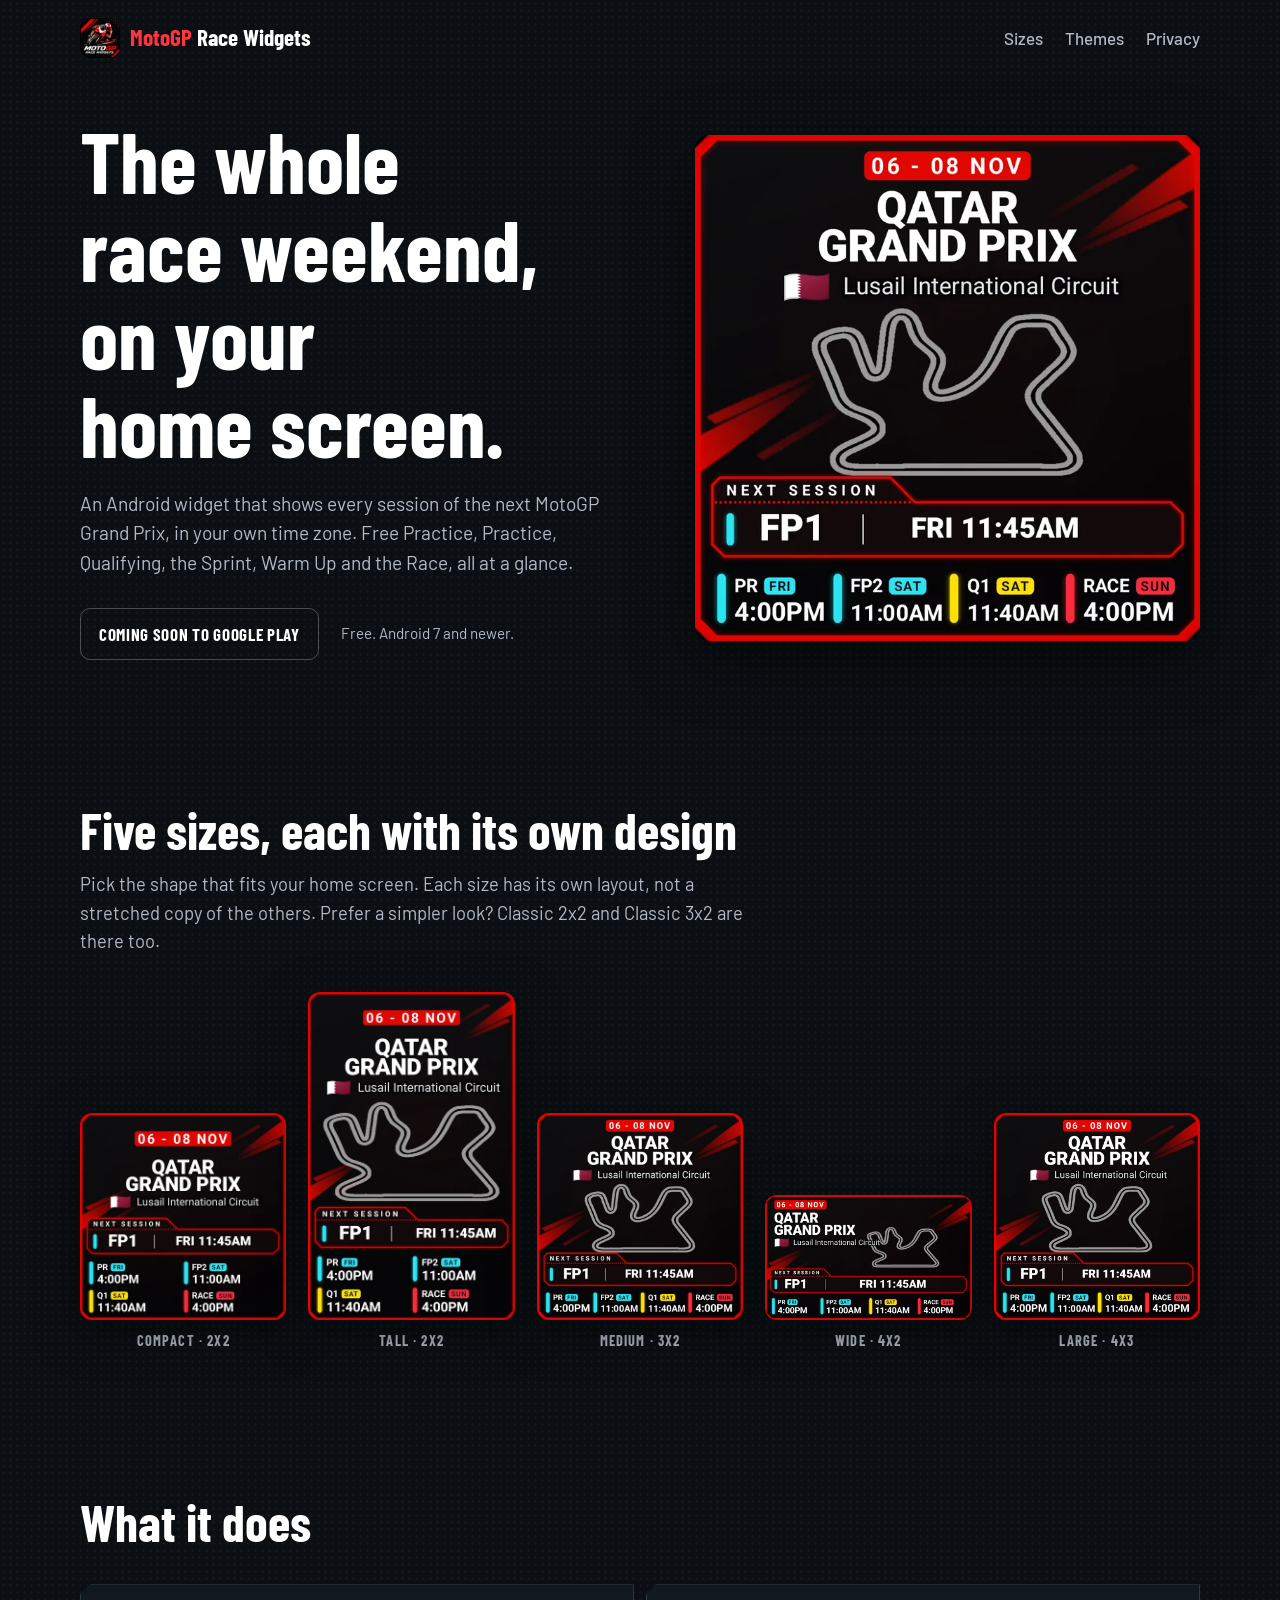
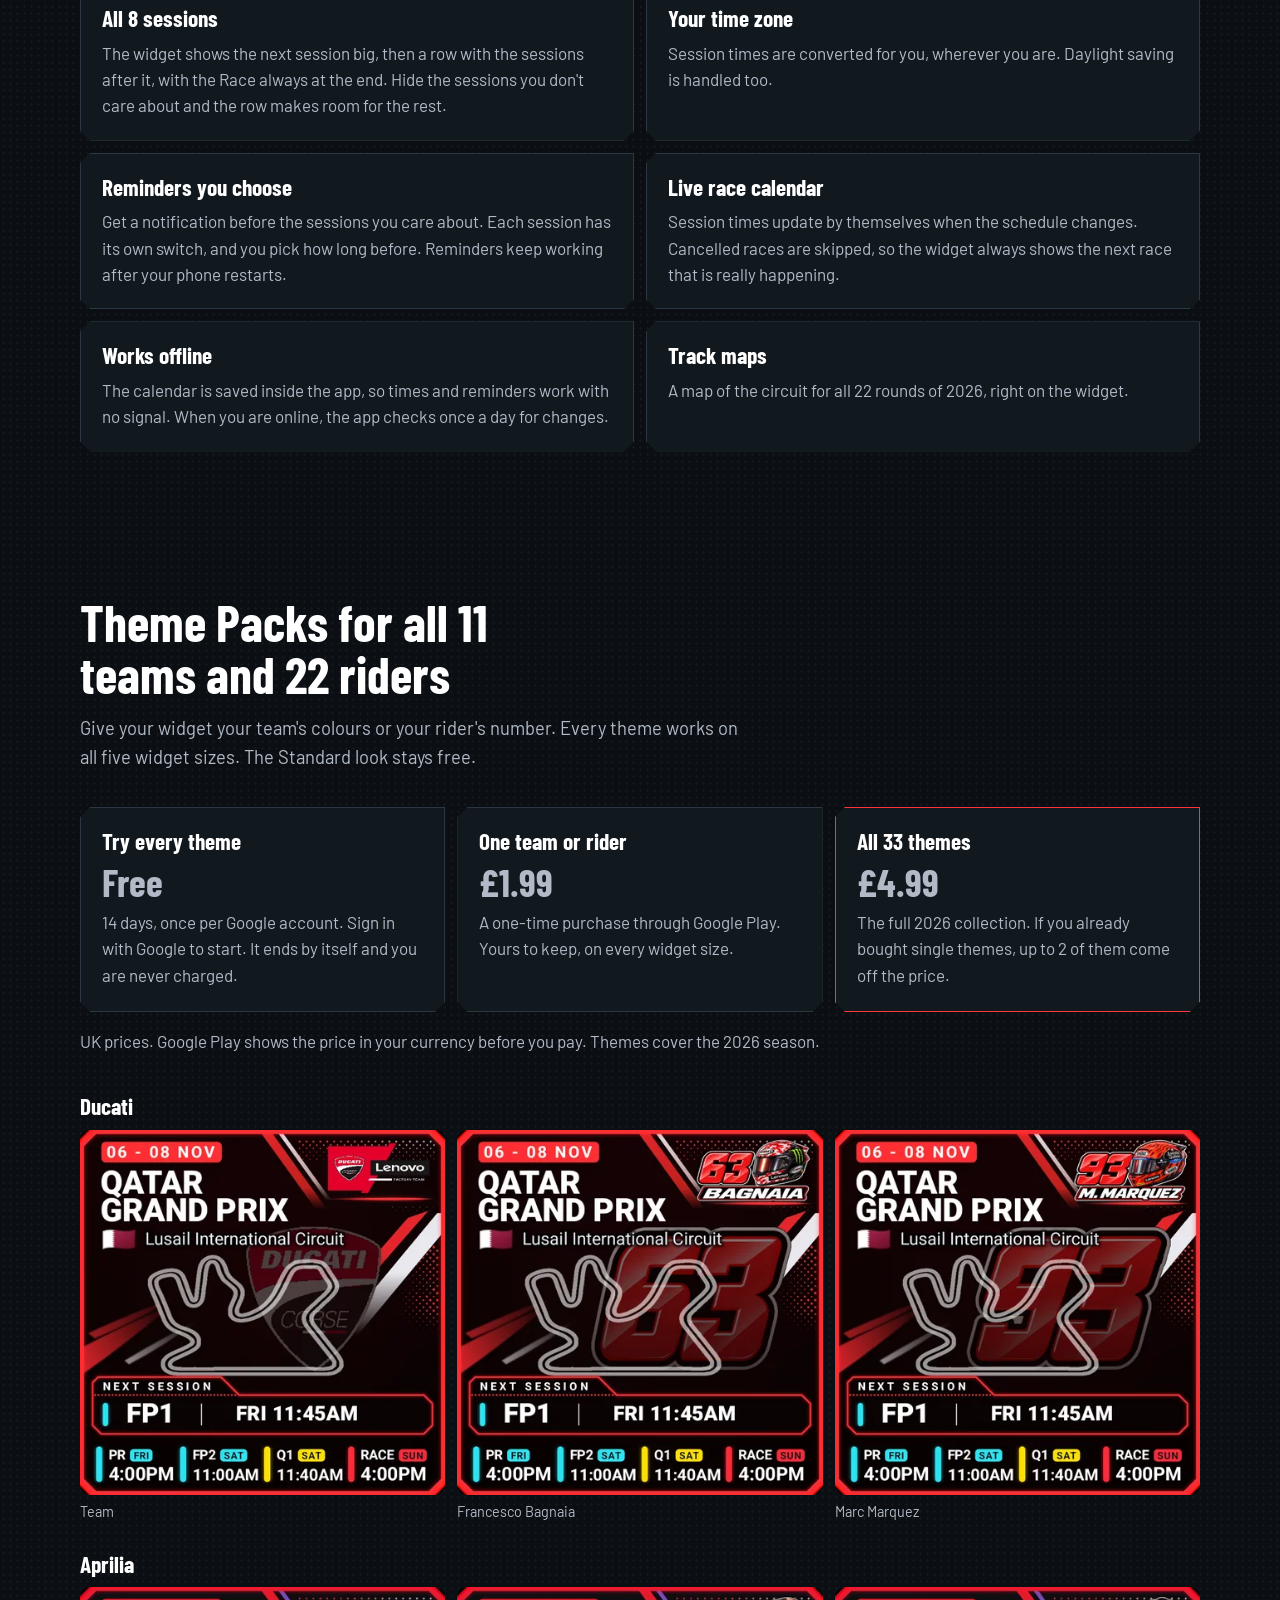
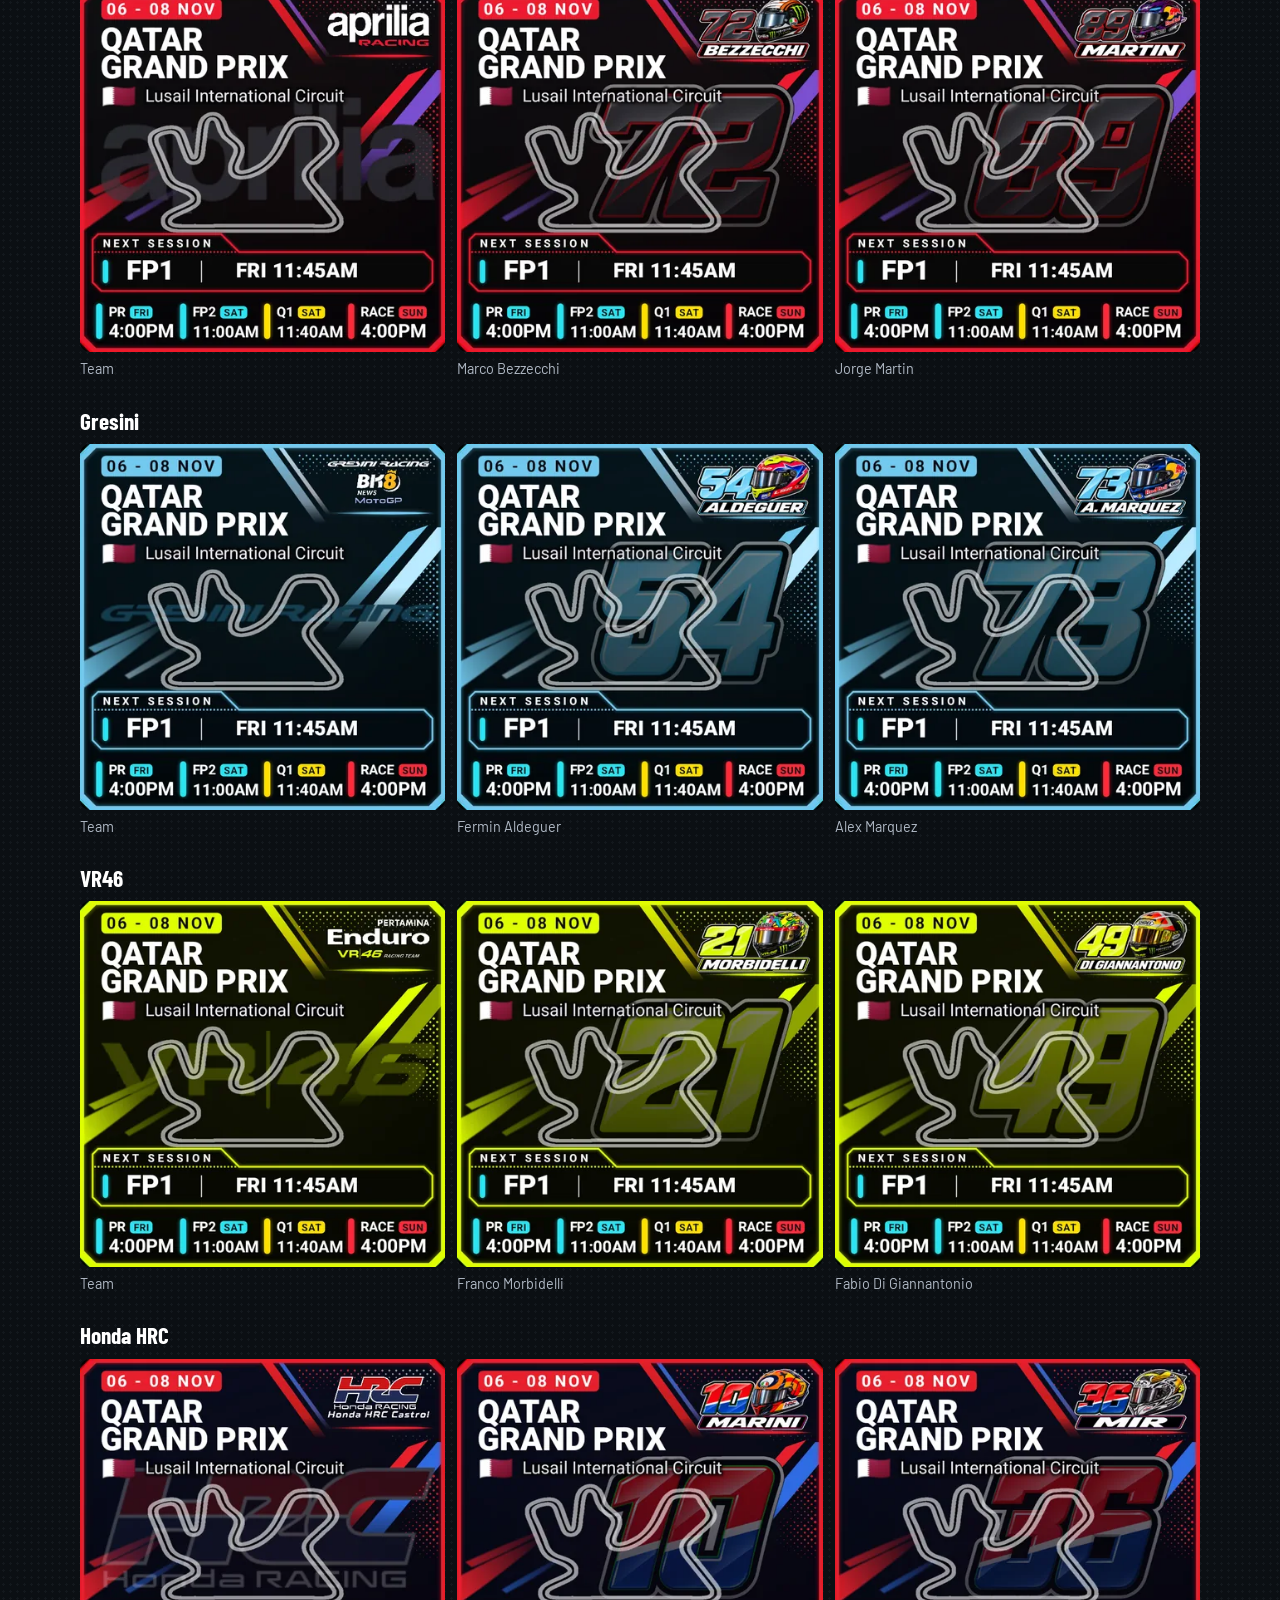
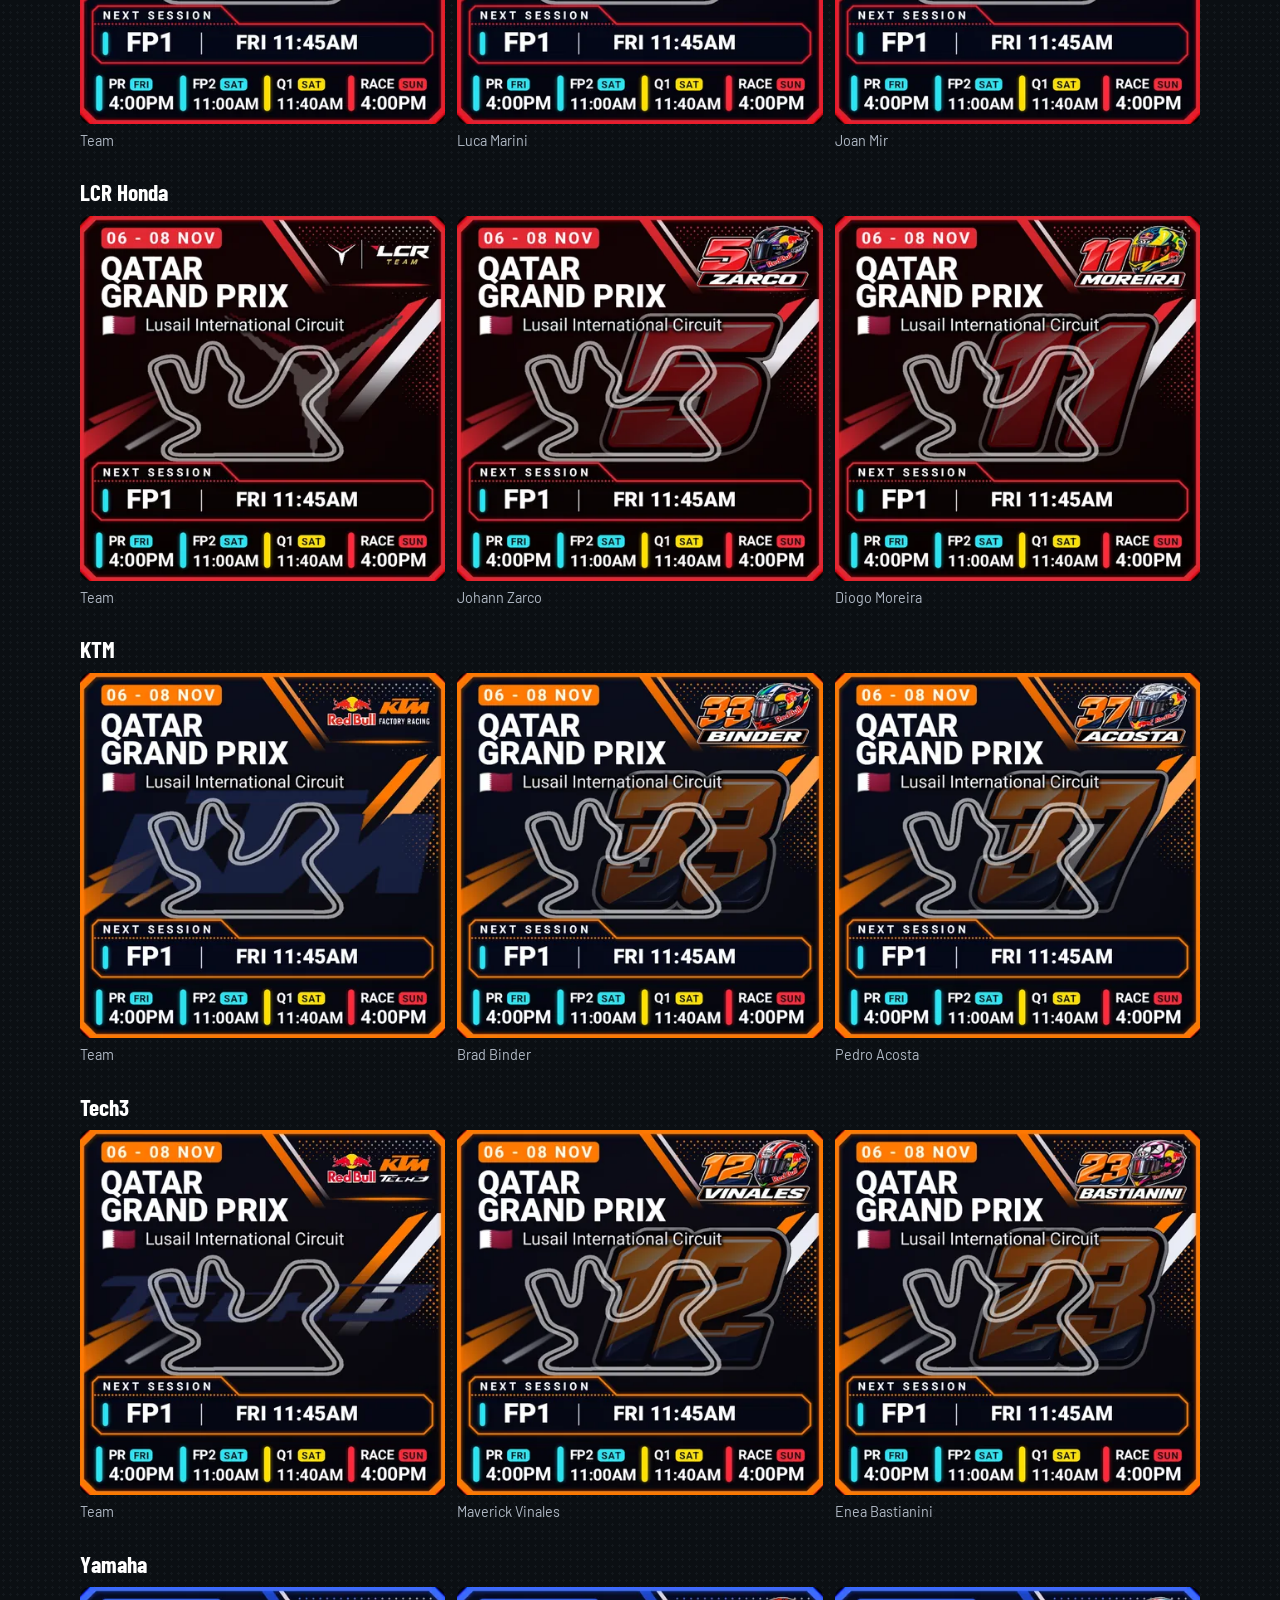
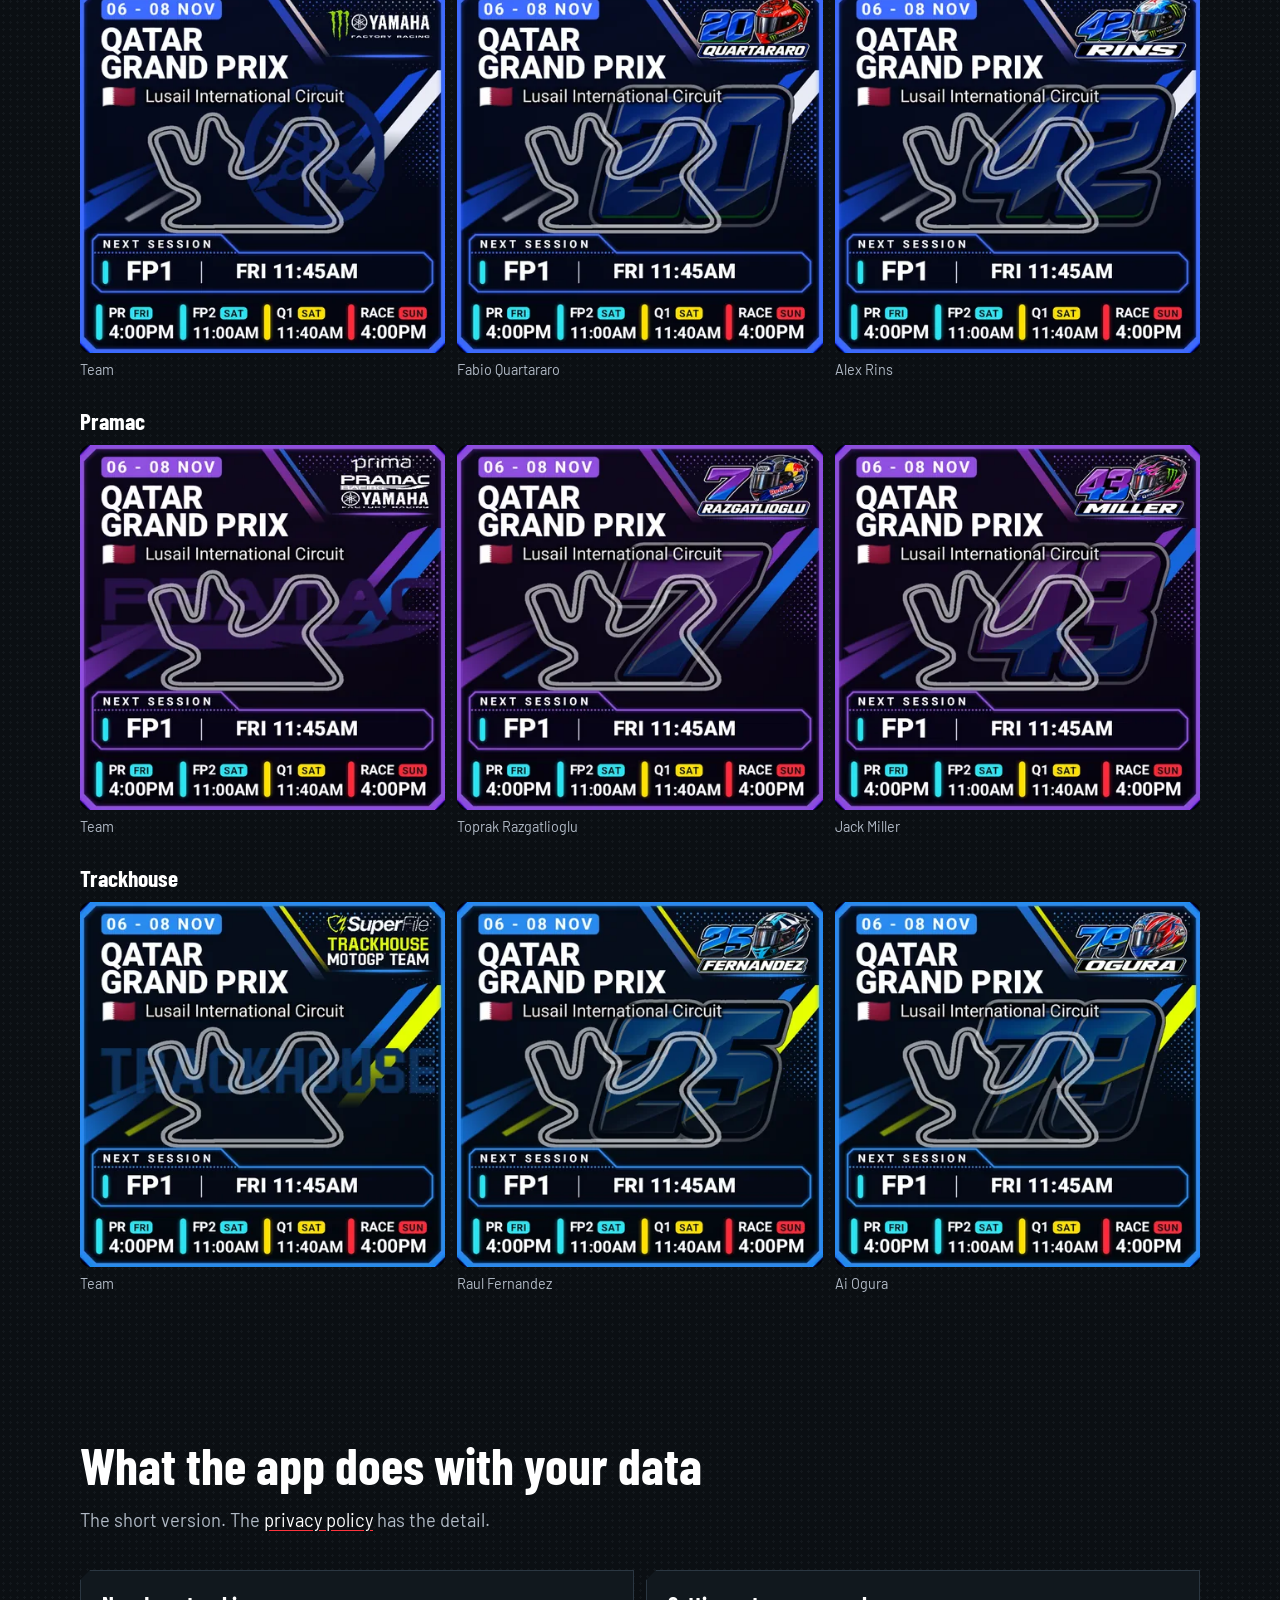
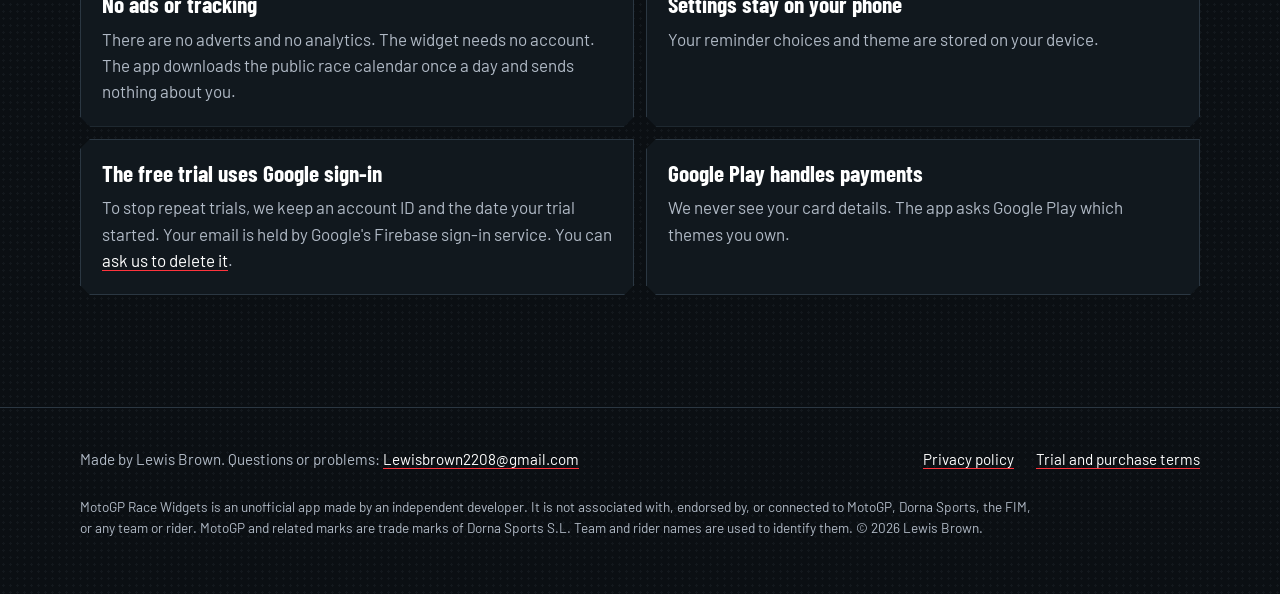
==== motogp/index.html @ 273f3e7f "MotoGP Race Widgets home page /motogp/ now has its own page: what the app does, the five sizes, all " ====
<!DOCTYPE html>
<html lang="en-GB">
<head>
  <meta charset="utf-8">
  <meta name="viewport" content="width=device-width, initial-scale=1">
  <title>MotoGP Race Widgets</title>
  <meta name="description" content="An Android widget that shows every session of the next MotoGP weekend on your home screen, in your own time zone. With reminders and team and rider themes.">
  <meta name="theme-color" content="#0b0f13">
  <link rel="icon" href="assets/favicon.png" type="image/png">
  <link rel="preconnect" href="https://fonts.googleapis.com">
  <link rel="preconnect" href="https://fonts.gstatic.com" crossorigin>
  <link href="https://fonts.googleapis.com/css2?family=Barlow+Condensed:wght@600;700&family=Barlow:wght@400;500;600&display=swap" rel="stylesheet">
  <link rel="stylesheet" href="../styles.css">
  <style>
    .hero-card { width: 100%; max-width: 520px; height: auto; border-radius: 14px; filter: drop-shadow(0 18px 30px rgba(0, 0, 0, .55)); }
    .soon { display: inline-block; padding: 12px 18px; border-radius: 10px; border: 1px solid rgba(255, 255, 255, .25); font-family: var(--display); font-weight: 700; letter-spacing: .04em; text-transform: uppercase; }
    .feature-list { display: grid; grid-template-columns: repeat(2, 1fr); gap: 12px; }
    .feature-list .panel { padding: 22px; display: grid; gap: 8px; align-content: start; }
    .feature-list p { color: var(--telemetry); }
    .teams { display: grid; gap: 28px; }
    .team h3 { margin: 0 0 10px; }
    .team-cards { display: grid; grid-template-columns: repeat(3, 1fr); gap: 12px; }
    .team-cards figure { margin: 0; display: grid; gap: 6px; }
    .team-cards img { width: 100%; height: auto; border-radius: 10px; }
    .team-cards figcaption { font-size: .9rem; color: var(--telemetry); }
    @media (max-width: 720px) {
      .feature-list { grid-template-columns: 1fr; }
      .team-cards { grid-template-columns: 1fr 1fr; }
      .team-cards figure:first-child { grid-column: 1 / -1; }
    }
  </style>
</head>
<body>
  <header class="site-header">
    <div class="wrap">
      <a class="brand" href="./">
        <img src="assets/icon-192.png" alt="" width="40" height="40">
        <span><b>MotoGP</b> Race Widgets</span>
      </a>
      <nav class="site-nav" aria-label="Sections">
        <a href="#sizes">Sizes</a>
        <a href="#themes">Themes</a>
        <a href="#privacy">Privacy</a>
      </nav>
    </div>
  </header>

  <main>
    <section class="hero" aria-labelledby="hero-title">
      <div class="wrap">
        <div>
          <h1 id="hero-title">The whole race weekend, on your home screen.</h1>
          <p class="lede">An Android widget that shows every session of the next MotoGP Grand Prix, in your own time zone. Free Practice, Practice, Qualifying, the Sprint, Warm Up and the Race, all at a glance.</p>
          <div class="actions">
            <span class="soon">Coming soon to Google Play</span>
            <span class="small">Free. Android 7 and newer.</span>
          </div>
        </div>
        <div class="demo">
          <img class="hero-card" src="assets/hero_standard.webp" alt="The free Standard widget showing the Qatar Grand Prix: next session FP1, then Practice, FP2, Q1 and the Race" width="720" height="720">
        </div>
      </div>
    </section>

    <section id="sizes" aria-labelledby="sizes-title">
      <div class="wrap">
        <div class="section-head">
          <h2 id="sizes-title">Five sizes, each with its own design</h2>
          <p>Pick the shape that fits your home screen. Each size has its own layout, not a stretched copy of the others. Prefer a simpler look? Classic 2x2 and Classic 3x2 are there too.</p>
        </div>
        <div class="size-grid">
          <figure class="compact"><img src="assets/sizes/standard_small.webp" alt="Compact 2x2 widget" loading="lazy" width="430" height="430"><figcaption>Compact · 2x2</figcaption></figure>
          <figure class="tall"><img src="assets/sizes/standard_tall.webp" alt="Tall 2x2 widget" loading="lazy" width="430" height="683"><figcaption>Tall · 2x2</figcaption></figure>
          <figure><img src="assets/sizes/standard_medium.webp" alt="Medium 3x2 widget" loading="lazy" width="620" height="620"><figcaption>Medium · 3x2</figcaption></figure>
          <figure><img src="assets/sizes/standard_wide.webp" alt="Wide 4x2 widget" loading="lazy" width="740" height="446"><figcaption>Wide · 4x2</figcaption></figure>
          <figure><img src="assets/sizes/standard_large.webp" alt="Large 4x3 widget" loading="lazy" width="740" height="740"><figcaption>Large · 4x3</figcaption></figure>
        </div>
      </div>
    </section>

    <section aria-labelledby="features-title">
      <div class="wrap">
        <div class="section-head">
          <h2 id="features-title">What it does</h2>
        </div>
        <div class="feature-list">
          <div class="panel"><h3>All 8 sessions</h3><p>The widget shows the next session big, then a row with the sessions after it, with the Race always at the end. Hide the sessions you don't care about and the row makes room for the rest.</p></div>
          <div class="panel"><h3>Your time zone</h3><p>Session times are converted for you, wherever you are. Daylight saving is handled too.</p></div>
          <div class="panel"><h3>Reminders you choose</h3><p>Get a notification before the sessions you care about. Each session has its own switch, and you pick how long before. Reminders keep working after your phone restarts.</p></div>
          <div class="panel"><h3>Live race calendar</h3><p>Session times update by themselves when the schedule changes. Cancelled races are skipped, so the widget always shows the next race that is really happening.</p></div>
          <div class="panel"><h3>Works offline</h3><p>The calendar is saved inside the app, so times and reminders work with no signal. When you are online, the app checks once a day for changes.</p></div>
          <div class="panel"><h3>Track maps</h3><p>A map of the circuit for all 22 rounds of 2026, right on the widget.</p></div>
        </div>
      </div>
    </section>

    <section id="themes" aria-labelledby="themes-title">
      <div class="wrap">
        <div class="section-head">
          <h2 id="themes-title">Theme Packs for all 11 teams and 22 riders</h2>
          <p>Give your widget your team's colours or your rider's number. Every theme works on all five widget sizes. The Standard look stays free.</p>
        </div>

        <div class="offers">
          <div class="offer panel">
            <h3>Try every theme</h3>
            <p class="price">Free</p>
            <p>14 days, once per Google account. Sign in with Google to start. It ends by itself and you are never charged.</p>
          </div>
          <div class="offer panel">
            <h3>One team or rider</h3>
            <p class="price">£1.99</p>
            <p>A one-time purchase through Google Play. Yours to keep, on every widget size.</p>
          </div>
          <div class="offer panel accent">
            <h3>All 33 themes</h3>
            <p class="price">£4.99</p>
            <p>The full 2026 collection. If you already bought single themes, up to 2 of them come off the price.</p>
          </div>
        </div>
        <p class="muted" style="margin-top:16px">UK prices. Google Play shows the price in your currency before you pay. Themes cover the 2026 season.</p>

        <div class="teams" style="margin-top:40px">
          <div class="team"><h3>Ducati</h3><div class="team-cards">
            <figure><img src="assets/themes/ducati.webp" alt="Ducati team theme" loading="lazy" width="440" height="440"><figcaption>Team</figcaption></figure>
            <figure><img src="assets/themes/bagnaia.webp" alt="Francesco Bagnaia rider theme" loading="lazy" width="440" height="440"><figcaption>Francesco Bagnaia</figcaption></figure>
            <figure><img src="assets/themes/marc_marquez.webp" alt="Marc Marquez rider theme" loading="lazy" width="440" height="440"><figcaption>Marc Marquez</figcaption></figure>
          </div></div>
          <div class="team"><h3>Aprilia</h3><div class="team-cards">
            <figure><img src="assets/themes/aprilia.webp" alt="Aprilia team theme" loading="lazy" width="440" height="440"><figcaption>Team</figcaption></figure>
            <figure><img src="assets/themes/bezzecchi.webp" alt="Marco Bezzecchi rider theme" loading="lazy" width="440" height="440"><figcaption>Marco Bezzecchi</figcaption></figure>
            <figure><img src="assets/themes/martin.webp" alt="Jorge Martin rider theme" loading="lazy" width="440" height="440"><figcaption>Jorge Martin</figcaption></figure>
          </div></div>
          <div class="team"><h3>Gresini</h3><div class="team-cards">
            <figure><img src="assets/themes/gresini.webp" alt="Gresini team theme" loading="lazy" width="440" height="440"><figcaption>Team</figcaption></figure>
            <figure><img src="assets/themes/aldeguer.webp" alt="Fermin Aldeguer rider theme" loading="lazy" width="440" height="440"><figcaption>Fermin Aldeguer</figcaption></figure>
            <figure><img src="assets/themes/alex_marquez.webp" alt="Alex Marquez rider theme" loading="lazy" width="440" height="440"><figcaption>Alex Marquez</figcaption></figure>
          </div></div>
          <div class="team"><h3>VR46</h3><div class="team-cards">
            <figure><img src="assets/themes/vr46.webp" alt="VR46 team theme" loading="lazy" width="440" height="440"><figcaption>Team</figcaption></figure>
            <figure><img src="assets/themes/morbidelli.webp" alt="Franco Morbidelli rider theme" loading="lazy" width="440" height="440"><figcaption>Franco Morbidelli</figcaption></figure>
            <figure><img src="assets/themes/di_giannantonio.webp" alt="Fabio Di Giannantonio rider theme" loading="lazy" width="440" height="440"><figcaption>Fabio Di Giannantonio</figcaption></figure>
          </div></div>
          <div class="team"><h3>Honda HRC</h3><div class="team-cards">
            <figure><img src="assets/themes/honda.webp" alt="Honda HRC team theme" loading="lazy" width="440" height="440"><figcaption>Team</figcaption></figure>
            <figure><img src="assets/themes/marini.webp" alt="Luca Marini rider theme" loading="lazy" width="440" height="440"><figcaption>Luca Marini</figcaption></figure>
            <figure><img src="assets/themes/mir.webp" alt="Joan Mir rider theme" loading="lazy" width="440" height="440"><figcaption>Joan Mir</figcaption></figure>
          </div></div>
          <div class="team"><h3>LCR Honda</h3><div class="team-cards">
            <figure><img src="assets/themes/lcr.webp" alt="LCR Honda team theme" loading="lazy" width="440" height="440"><figcaption>Team</figcaption></figure>
            <figure><img src="assets/themes/zarco.webp" alt="Johann Zarco rider theme" loading="lazy" width="440" height="440"><figcaption>Johann Zarco</figcaption></figure>
            <figure><img src="assets/themes/moreira.webp" alt="Diogo Moreira rider theme" loading="lazy" width="440" height="440"><figcaption>Diogo Moreira</figcaption></figure>
          </div></div>
          <div class="team"><h3>KTM</h3><div class="team-cards">
            <figure><img src="assets/themes/ktm.webp" alt="KTM team theme" loading="lazy" width="440" height="440"><figcaption>Team</figcaption></figure>
            <figure><img src="assets/themes/binder.webp" alt="Brad Binder rider theme" loading="lazy" width="440" height="440"><figcaption>Brad Binder</figcaption></figure>
            <figure><img src="assets/themes/acosta.webp" alt="Pedro Acosta rider theme" loading="lazy" width="440" height="440"><figcaption>Pedro Acosta</figcaption></figure>
          </div></div>
          <div class="team"><h3>Tech3</h3><div class="team-cards">
            <figure><img src="assets/themes/tech3.webp" alt="Tech3 team theme" loading="lazy" width="440" height="440"><figcaption>Team</figcaption></figure>
            <figure><img src="assets/themes/vinales.webp" alt="Maverick Vinales rider theme" loading="lazy" width="440" height="440"><figcaption>Maverick Vinales</figcaption></figure>
            <figure><img src="assets/themes/bastianini.webp" alt="Enea Bastianini rider theme" loading="lazy" width="440" height="440"><figcaption>Enea Bastianini</figcaption></figure>
          </div></div>
          <div class="team"><h3>Yamaha</h3><div class="team-cards">
            <figure><img src="assets/themes/yamaha.webp" alt="Yamaha team theme" loading="lazy" width="440" height="440"><figcaption>Team</figcaption></figure>
            <figure><img src="assets/themes/quartararo.webp" alt="Fabio Quartararo rider theme" loading="lazy" width="440" height="440"><figcaption>Fabio Quartararo</figcaption></figure>
            <figure><img src="assets/themes/rins.webp" alt="Alex Rins rider theme" loading="lazy" width="440" height="440"><figcaption>Alex Rins</figcaption></figure>
          </div></div>
          <div class="team"><h3>Pramac</h3><div class="team-cards">
            <figure><img src="assets/themes/pramac.webp" alt="Pramac team theme" loading="lazy" width="440" height="440"><figcaption>Team</figcaption></figure>
            <figure><img src="assets/themes/razgatlioglu.webp" alt="Toprak Razgatlioglu rider theme" loading="lazy" width="440" height="440"><figcaption>Toprak Razgatlioglu</figcaption></figure>
            <figure><img src="assets/themes/miller.webp" alt="Jack Miller rider theme" loading="lazy" width="440" height="440"><figcaption>Jack Miller</figcaption></figure>
          </div></div>
          <div class="team"><h3>Trackhouse</h3><div class="team-cards">
            <figure><img src="assets/themes/trackhouse.webp" alt="Trackhouse team theme" loading="lazy" width="440" height="440"><figcaption>Team</figcaption></figure>
            <figure><img src="assets/themes/fernandez.webp" alt="Raul Fernandez rider theme" loading="lazy" width="440" height="440"><figcaption>Raul Fernandez</figcaption></figure>
            <figure><img src="assets/themes/ogura.webp" alt="Ai Ogura rider theme" loading="lazy" width="440" height="440"><figcaption>Ai Ogura</figcaption></figure>
          </div></div>
        </div>
      </div>
    </section>

    <section id="privacy" aria-labelledby="privacy-title">
      <div class="wrap">
        <div class="section-head">
          <h2 id="privacy-title">What the app does with your data</h2>
          <p>The short version. The <a class="text-link" href="privacy-policy.html">privacy policy</a> has the detail.</p>
        </div>
        <div class="facts">
          <div class="fact panel">
            <h3>No ads or tracking</h3>
            <p>There are no adverts and no analytics. The widget needs no account. The app downloads the public race calendar once a day and sends nothing about you.</p>
          </div>
          <div class="fact panel">
            <h3>Settings stay on your phone</h3>
            <p>Your reminder choices and theme are stored on your device.</p>
          </div>
          <div class="fact panel">
            <h3>The free trial uses Google sign-in</h3>
            <p>To stop repeat trials, we keep an account ID and the date your trial started. Your email is held by Google's Firebase sign-in service. You can <a class="text-link" href="privacy-policy.html#delete">ask us to delete it</a>.</p>
          </div>
          <div class="fact panel">
            <h3>Google Play handles payments</h3>
            <p>We never see your card details. The app asks Google Play which themes you own.</p>
          </div>
        </div>
      </div>
    </section>
  </main>

  <footer class="site-footer">
    <div class="wrap">
      <p>Made by Lewis Brown. Questions or problems: <a class="text-link" href="mailto:Lewisbrown2208@gmail.com">Lewisbrown2208@gmail.com</a></p>
      <nav aria-label="Legal">
        <a class="text-link" href="privacy-policy.html">Privacy policy</a>
        <a class="text-link" href="terms.html">Trial and purchase terms</a>
      </nav>
      <p class="legal">MotoGP Race Widgets is an unofficial app made by an independent developer. It is not associated with, endorsed by, or connected to MotoGP, Dorna Sports, the FIM, or any team or rider. MotoGP and related marks are trade marks of Dorna Sports S.L. Team and rider names are used to identify them. © 2026 Lewis Brown.</p>
    </div>
  </footer>
</body>
</html>
---- styles.css ----
/* F1 Schedule Widgets site. Tokens mirror the Android app (MotorsportPanel, widget colours). */
:root {
  --tarmac: #0b0f13;      /* app backdrop */
  --pit-wall: #11181e;    /* app panel fill */
  --panel-line: #2b3742;  /* app panel outline */
  --kerb: #ff343d;        /* app accent red */
  --kerb-deep: #28141a;   /* app accent panel fill */
  --telemetry: #b1bac6;   /* app muted text */
  --practice: #38bdf8;    /* widget practice label */
  --quali: #fbbf24;       /* widget qualifying label */
  --race: #ef4444;        /* widget race label */
  --white: #ffffff;
  --cut: 10px;
  --display: "Barlow Condensed", "Roboto Condensed", "Arial Narrow", sans-serif;
  --body: "Barlow", "Roboto", system-ui, sans-serif;
  color-scheme: dark;
}

* { box-sizing: border-box; }
html { scroll-behavior: smooth; }
@media (prefers-reduced-motion: reduce) { html { scroll-behavior: auto; } }

body {
  margin: 0;
  background-color: var(--tarmac);
  /* The app's faint carbon grid, drawn once for the whole page. */
  background-image: radial-gradient(rgba(180, 199, 215, .05) 1px, transparent 1.2px);
  background-size: 7px 7px;
  color: var(--white);
  font-family: var(--body);
  font-size: 1.0625rem;
  line-height: 1.55;
}

img { max-width: 100%; display: block; }
a { color: inherit; }
a:focus-visible, button:focus-visible, summary:focus-visible {
  outline: 2px solid var(--quali);
  outline-offset: 3px;
}

h1, h2, h3 {
  font-family: var(--display);
  font-weight: 700;
  line-height: 1.02;
  margin: 0;
  text-wrap: balance;
}
h1 { font-size: clamp(2.8rem, 7vw, 5.4rem); }
h2 { font-size: clamp(2rem, 4.4vw, 3.2rem); }
h3 { font-size: 1.45rem; line-height: 1.1; }
p { margin: 0; }
.muted { color: var(--telemetry); }

.wrap { width: min(1120px, 100% - 32px); margin-inline: auto; }

/* Cut-corner panel, same geometry as the app: top-left, bottom-left and bottom-right clipped. */
.panel {
  position: relative;
  background: var(--pit-wall);
  clip-path: polygon(var(--cut) 0, 100% 0, 100% calc(100% - var(--cut)), calc(100% - var(--cut)) 100%, var(--cut) 100%, 0 calc(100% - var(--cut)), 0 var(--cut));
}
.panel::before {
  content: "";
  position: absolute;
  inset: 0;
  background: var(--panel-line);
  clip-path: inherit;
  -webkit-mask: linear-gradient(#000 0 0) content-box, linear-gradient(#000 0 0);
  -webkit-mask-composite: xor;
  mask-composite: exclude;
  padding: 1px;
  pointer-events: none;
}
.panel.accent::before { background: var(--kerb); }

/* Buttons */
.button {
  display: inline-flex;
  align-items: center;
  gap: .6rem;
  min-height: 52px;
  padding: .7rem 1.4rem;
  font-family: var(--display);
  font-weight: 600;
  font-size: 1.25rem;
  text-decoration: none;
  color: var(--white);
  background: var(--kerb);
  border: 0;
  cursor: pointer;
  clip-path: polygon(var(--cut) 0, 100% 0, 100% calc(100% - var(--cut)), calc(100% - var(--cut)) 100%, var(--cut) 100%, 0 calc(100% - var(--cut)), 0 var(--cut));
  transition: background-color .15s;
}
.button:hover { background: #ff5a61; }
.button svg { width: 22px; height: 22px; flex: none; }
.text-link { color: var(--white); text-underline-offset: 3px; text-decoration-color: var(--kerb); }
.text-link:hover { text-decoration-thickness: 2px; }

/* Header */
.site-header { padding-block: 18px; }
.site-header .wrap { display: flex; align-items: center; justify-content: space-between; gap: 16px; }
.brand { display: flex; align-items: center; gap: 10px; text-decoration: none; }
.brand img { width: 40px; height: 40px; border-radius: 10px; }
.brand span { font-family: var(--display); font-weight: 700; font-size: 1.45rem; line-height: 1; }
.brand b { color: var(--kerb); }
.site-nav { display: flex; gap: 22px; font-weight: 500; }
.site-nav a { text-decoration: none; color: var(--telemetry); }
.site-nav a:hover { color: var(--white); }
@media (max-width: 720px) { .site-nav { display: none; } }

/* Hero */
.hero { padding-block: 40px 72px; }
.hero .wrap { display: grid; grid-template-columns: 1.05fr .95fr; gap: 56px; align-items: center; }
.hero h1 { max-width: 13ch; }
.hero .lede { margin-top: 20px; max-width: 34rem; font-size: 1.2rem; color: var(--telemetry); }
.hero .actions { margin-top: 30px; display: flex; flex-wrap: wrap; align-items: center; gap: 14px 22px; }
.hero .small { font-size: .95rem; color: var(--telemetry); }
@media (max-width: 880px) {
  .hero .wrap { grid-template-columns: 1fr; gap: 40px; }
}

/* Hero: the app's own card stack. The front card is the chosen theme; the two behind peek out, tilted. */
.demo { display: grid; justify-items: center; gap: 18px; width: 100%; }
.demo-caption { font-size: .95rem; color: var(--telemetry); text-align: center; max-width: 32rem; }
.stack {
  position: relative; width: min(100%, 480px); aspect-ratio: 1000 / 810;
  perspective: 1200px;
}
.stack img {
  position: absolute; inset: 0; margin: auto; width: 84%; height: auto;
  border-radius: 14px; transition: transform .6s ease, opacity .6s ease;
  filter: drop-shadow(0 18px 30px rgba(0, 0, 0, .55));
}
.stack img.behind-left { transform: translateX(-26%) rotate(-7deg) scale(.78); opacity: .5; z-index: 1; }
.stack img.front { transform: none; opacity: 1; z-index: 3; }
.stack img.behind-right { transform: translateX(26%) rotate(7deg) scale(.78); opacity: .5; z-index: 2; }
.stack-name {
  font-family: var(--display); font-weight: 700; letter-spacing: .12em; text-transform: uppercase;
  color: var(--telemetry); font-size: .95rem;
}
@media (prefers-reduced-motion: reduce) { .stack img { transition: none; } }

/* Every widget size, each drawn at its real shape. */
.size-grid { display: grid; grid-template-columns: repeat(auto-fit, minmax(190px, 1fr)); gap: 22px; align-items: end; }
.size-grid figure { margin: 0; display: grid; gap: 10px; justify-items: center; }
.size-grid img { width: 100%; height: auto; border-radius: 12px; filter: drop-shadow(0 12px 22px rgba(0, 0, 0, .5)); }
.size-grid figcaption { font-family: var(--display); font-weight: 700; letter-spacing: .08em; text-transform: uppercase; font-size: .9rem; color: var(--telemetry); }
.size-grid .tall img, .size-grid .compact img { width: min(100%, 210px); }

.theme-picker { display: flex; flex-wrap: wrap; justify-content: center; gap: 8px; }
.theme-picker button {
  font: 600 1rem var(--display);
  color: var(--telemetry);
  background: var(--pit-wall);
  border: 1px solid var(--panel-line);
  padding: .45rem .8rem;
  min-height: 40px;
  cursor: pointer;
  border-radius: 0;
}
.theme-picker button:hover { color: var(--white); }
.theme-picker button[aria-pressed="true"] { color: var(--white); border-color: var(--chip, var(--kerb)); box-shadow: inset 0 -3px 0 var(--chip, var(--kerb)); }

/* Sections */
section { padding-block: 72px; }
.section-head { display: grid; gap: 14px; max-width: 42rem; margin-bottom: 36px; }
.section-head p { color: var(--telemetry); font-size: 1.15rem; }

/* Weekend timeline: the real session order, so it earns its sequence. */
.timeline {
  list-style: none; margin: 0; padding: 0;
  display: grid; grid-template-columns: repeat(5, 1fr); gap: 10px;
}
.timeline li { padding: 18px 16px 20px; border-top: 3px solid var(--tone); }
.timeline .kind { font-family: var(--display); font-weight: 700; font-size: 1.3rem; color: var(--tone); }
.timeline time { display: block; margin-top: 10px; font-size: 1.05rem; }
.timeline .until { display: block; margin-top: 4px; font-size: .9rem; color: var(--telemetry); }
.timeline li.done { opacity: .45; }
.timeline li.next { background: var(--kerb-deep); }
.timeline .fp { --tone: var(--practice); }
.timeline .q { --tone: var(--quali); }
.timeline .r { --tone: var(--race); }
.timeline .s { --tone: #34d399; }
@media (max-width: 820px) { .timeline { grid-template-columns: 1fr; } .timeline li { display: grid; grid-template-columns: 8.5rem 1fr; align-items: baseline; padding: 12px 14px; border-top: 0; border-left: 3px solid var(--tone); } .timeline time { margin: 0; } .timeline .until { grid-column: 2; margin: 0; } }

/* Feature rows with a phone screenshot */
.feature { display: grid; grid-template-columns: 1fr 1fr; gap: 56px; align-items: center; }
.feature.flip .phone { order: -1; }
.feature ul { margin: 22px 0 0; padding: 0; list-style: none; display: grid; gap: 12px; }
.feature li { padding-left: 22px; position: relative; color: var(--telemetry); }
.feature li::before { content: ""; position: absolute; left: 0; top: .55em; width: 10px; height: 3px; background: var(--kerb); }
.feature li b { color: var(--white); font-weight: 600; }
.phone {
  justify-self: center;
  width: min(300px, 80vw);
  padding: 10px;
  border-radius: 38px;
  background: #1b2229;
  box-shadow: 0 0 0 1px #2e3943, 0 30px 70px rgba(0, 0, 0, .6);
}
.phone img { border-radius: 29px; width: 100%; height: auto; }
.phones { display: flex; gap: 18px; justify-content: center; }
.phones .phone { width: min(250px, 42vw); }
.phones .phone:nth-child(2) { margin-top: 48px; }
@media (max-width: 880px) {
  .feature { grid-template-columns: 1fr; gap: 36px; }
  .feature.flip .phone { order: 0; }
}

/* Theme wall */
.art-wall {
  display: grid;
  grid-template-columns: repeat(auto-fill, minmax(110px, 1fr));
  gap: 8px;
}
.art-wall figure { cursor: pointer; margin: 0; padding: 12px 8px 10px; display: grid; gap: 6px; justify-items: center; border-bottom: 2px solid var(--team); background: var(--pit-wall); }
.art-wall img { height: 56px; width: 100%; object-fit: contain; }
.art-wall figure:hover { outline: 2px solid var(--team); }
.art-wall figcaption { font-family: var(--display); font-weight: 600; font-size: 1.02rem; }
.offers { margin-top: 32px; display: grid; grid-template-columns: repeat(3, 1fr); gap: 12px; }
.offer { padding: 22px 22px 24px; display: grid; gap: 8px; align-content: start; }
.offer .price { font-family: var(--display); font-weight: 700; font-size: 2.4rem; line-height: 1; }
.offer p { color: var(--telemetry); }
@media (max-width: 820px) { .offers { grid-template-columns: 1fr; } }

/* Calendar */
.calendar { display: grid; grid-template-columns: repeat(auto-fill, minmax(250px, 1fr)); gap: 0 28px; margin: 0; padding: 0; list-style: none; }
.calendar li { display: grid; grid-template-columns: 2.2rem 1fr auto; gap: 10px; align-items: baseline; padding: 11px 0; border-bottom: 1px solid var(--panel-line); }
.calendar .round { font-family: var(--display); font-weight: 700; color: var(--telemetry); }
.calendar .name { font-weight: 500; }
.calendar .sprint { font-size: .8rem; color: #34d399; margin-left: 6px; }
.calendar time { color: var(--telemetry); font-size: .95rem; white-space: nowrap; }
.calendar li.past { opacity: .45; }
.calendar li.upcoming .name { color: var(--kerb); }

/* Privacy summary and FAQ */
.facts { display: grid; grid-template-columns: repeat(2, 1fr); gap: 12px; }
.fact { padding: 22px; display: grid; gap: 8px; align-content: start; }
.fact p { color: var(--telemetry); }
@media (max-width: 720px) { .facts { grid-template-columns: 1fr; } }

.faq { display: grid; gap: 8px; max-width: 48rem; }
.faq details { background: var(--pit-wall); border-left: 3px solid var(--panel-line); }
.faq details[open] { border-left-color: var(--kerb); }
.faq summary { cursor: pointer; padding: 16px 18px; font-family: var(--display); font-weight: 600; font-size: 1.3rem; list-style: none; }
.faq summary::-webkit-details-marker { display: none; }
.faq summary::after { content: "+"; float: right; color: var(--telemetry); }
.faq details[open] summary::after { content: "–"; }
.faq details p { padding: 0 18px 18px; color: var(--telemetry); }

/* Footer */
.site-footer { margin-top: 40px; padding-block: 40px 56px; border-top: 1px solid var(--panel-line); color: var(--telemetry); font-size: .95rem; }
.site-footer .wrap { display: grid; grid-template-columns: 1fr auto; gap: 24px; }
.site-footer nav { display: flex; flex-wrap: wrap; gap: 8px 22px; }
.site-footer .legal { grid-column: 1 / -1; font-size: .85rem; max-width: 60rem; }
@media (max-width: 720px) { .site-footer .wrap { grid-template-columns: 1fr; } }

/* Legal pages */
.doc { padding-block: 32px 40px; }
.doc .wrap { max-width: 46rem; }
.doc h1 { font-size: clamp(2.6rem, 6vw, 4rem); }
.doc .updated { margin-top: 12px; color: var(--telemetry); }
.doc .summary { margin-top: 28px; padding: 22px 24px; }
.doc .summary ul { margin: 10px 0 0; padding-left: 1.2rem; color: var(--telemetry); }
.doc h2 { font-size: 1.9rem; margin-top: 44px; }
.doc h3 { margin-top: 24px; }
.doc p, .doc ul, .doc table { margin-top: 12px; }
.doc p, .doc li { color: #d5dbe2; }
.doc li + li { margin-top: 6px; }
.doc table { width: 100%; border-collapse: collapse; font-size: .98rem; }
.doc th, .doc td { text-align: left; vertical-align: top; padding: 10px 12px 10px 0; border-bottom: 1px solid var(--panel-line); }
.doc th { font-family: var(--display); font-weight: 600; font-size: 1.1rem; }
.table-scroll { overflow-x: auto; }
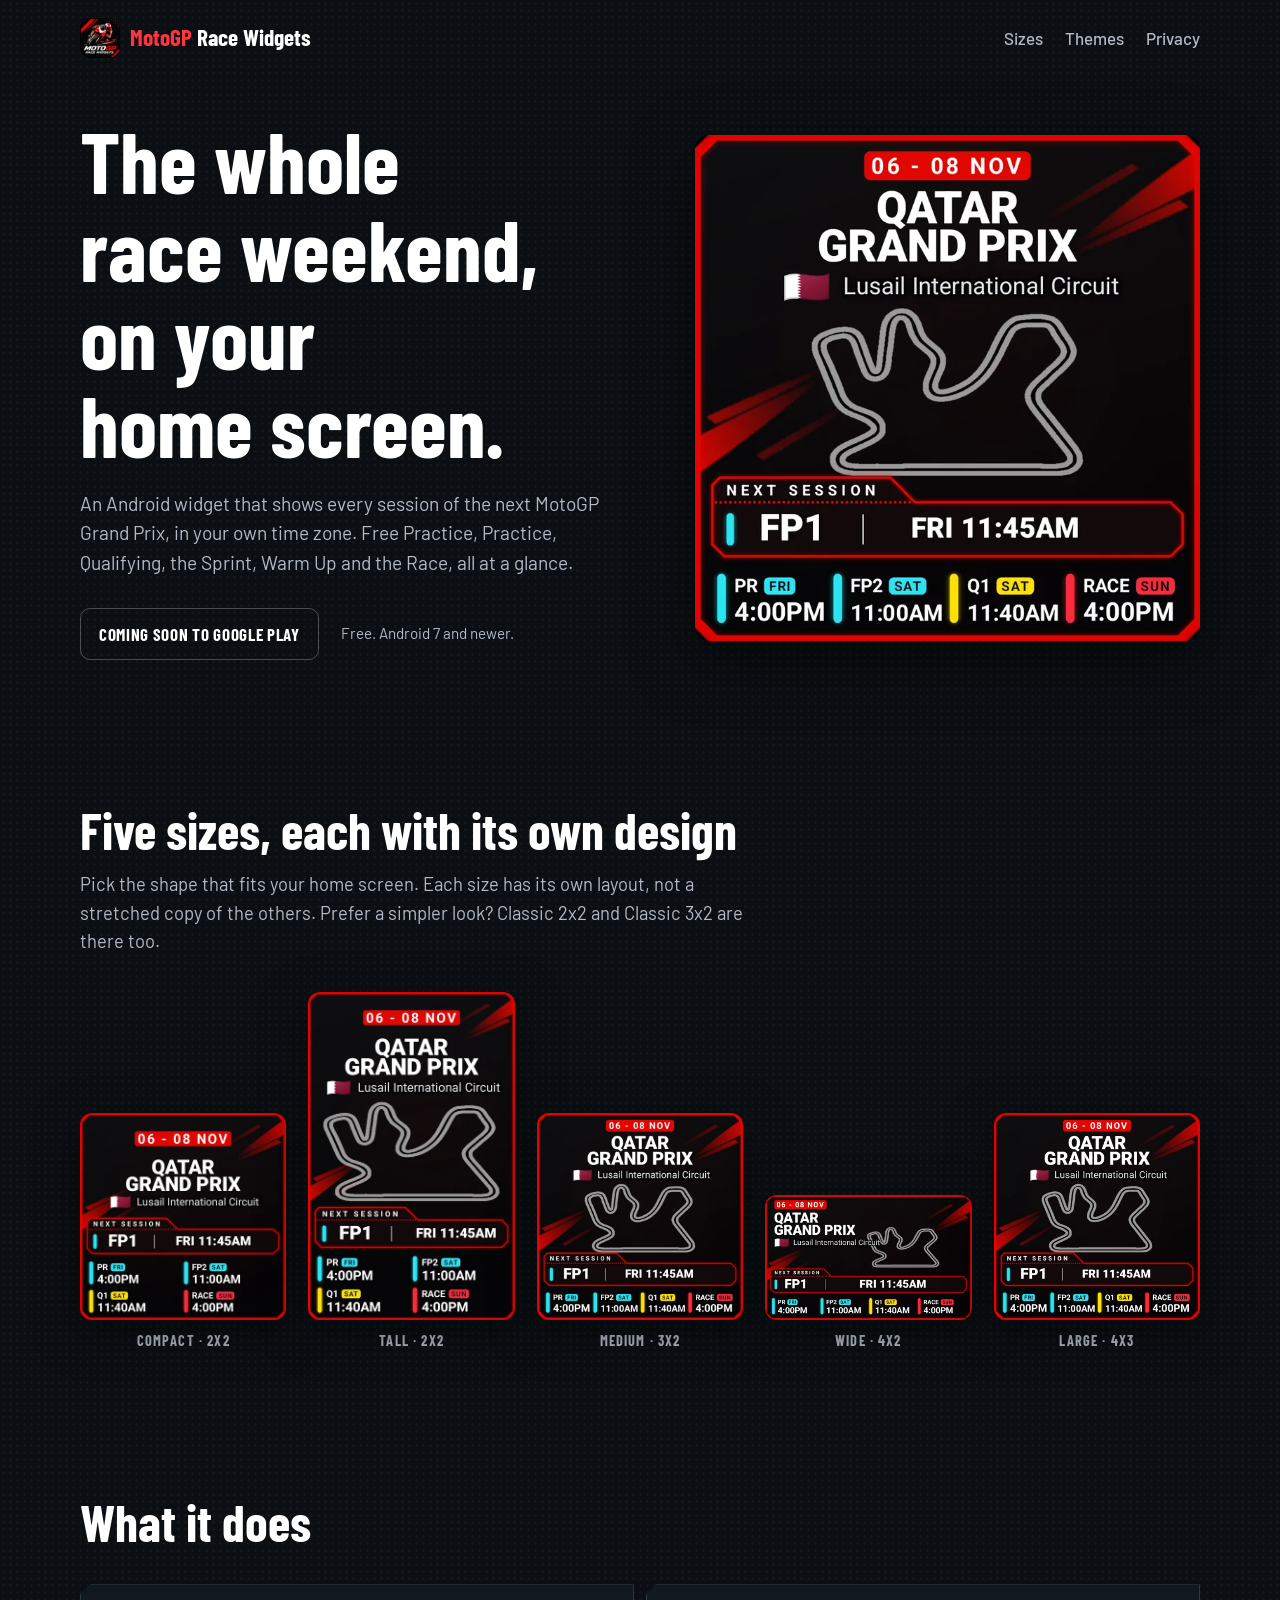
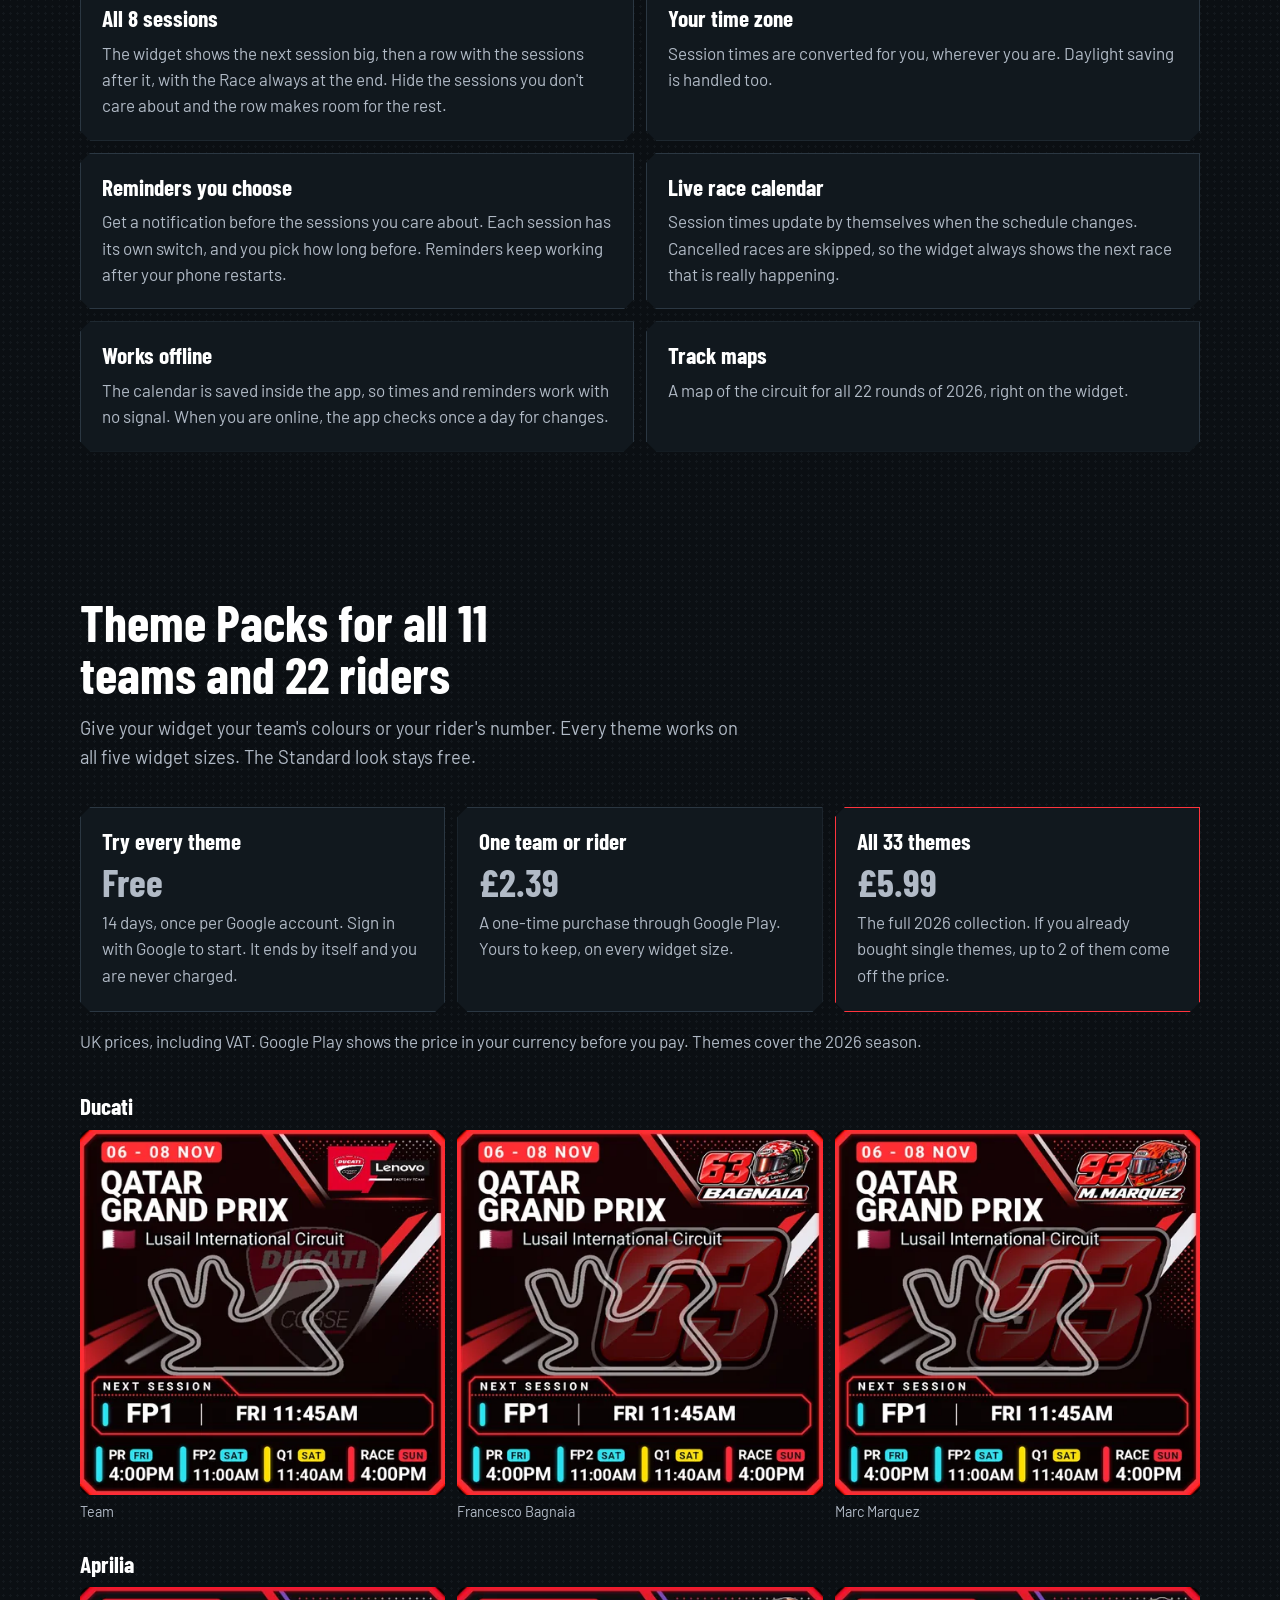
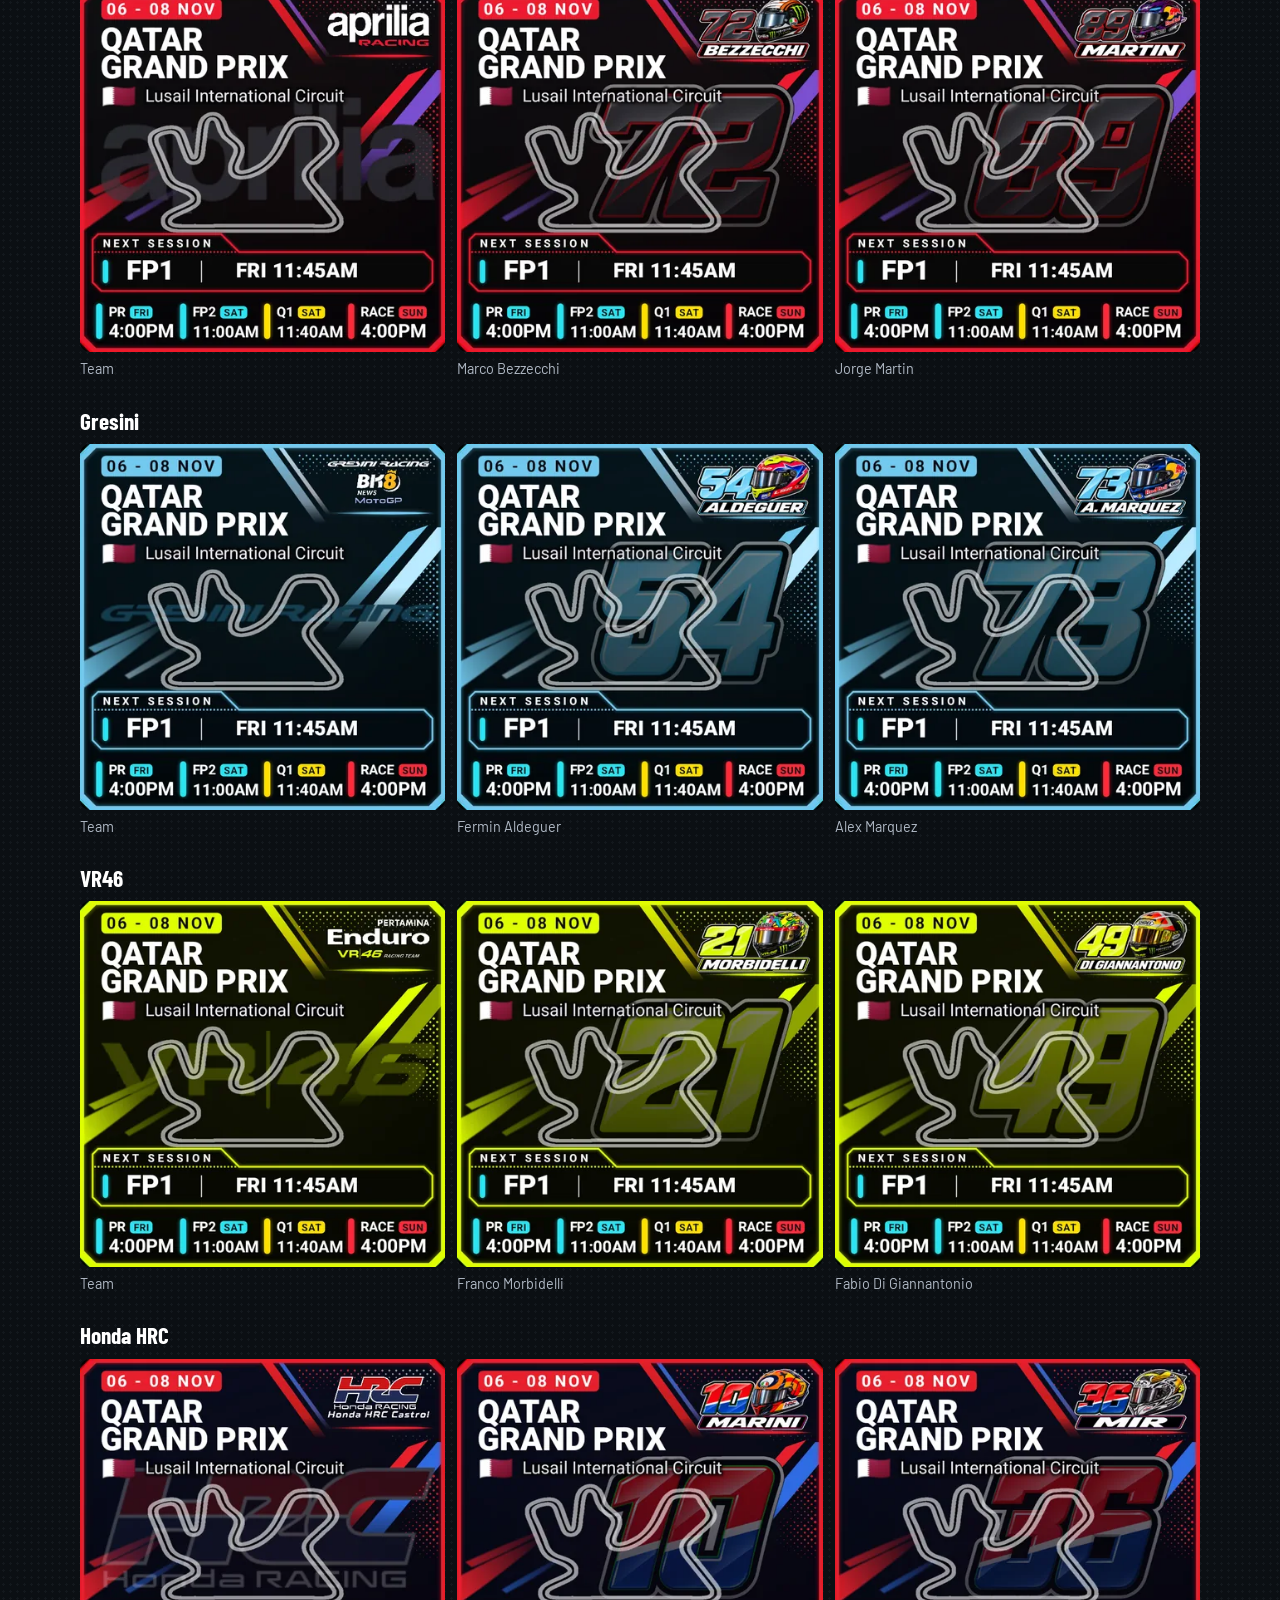
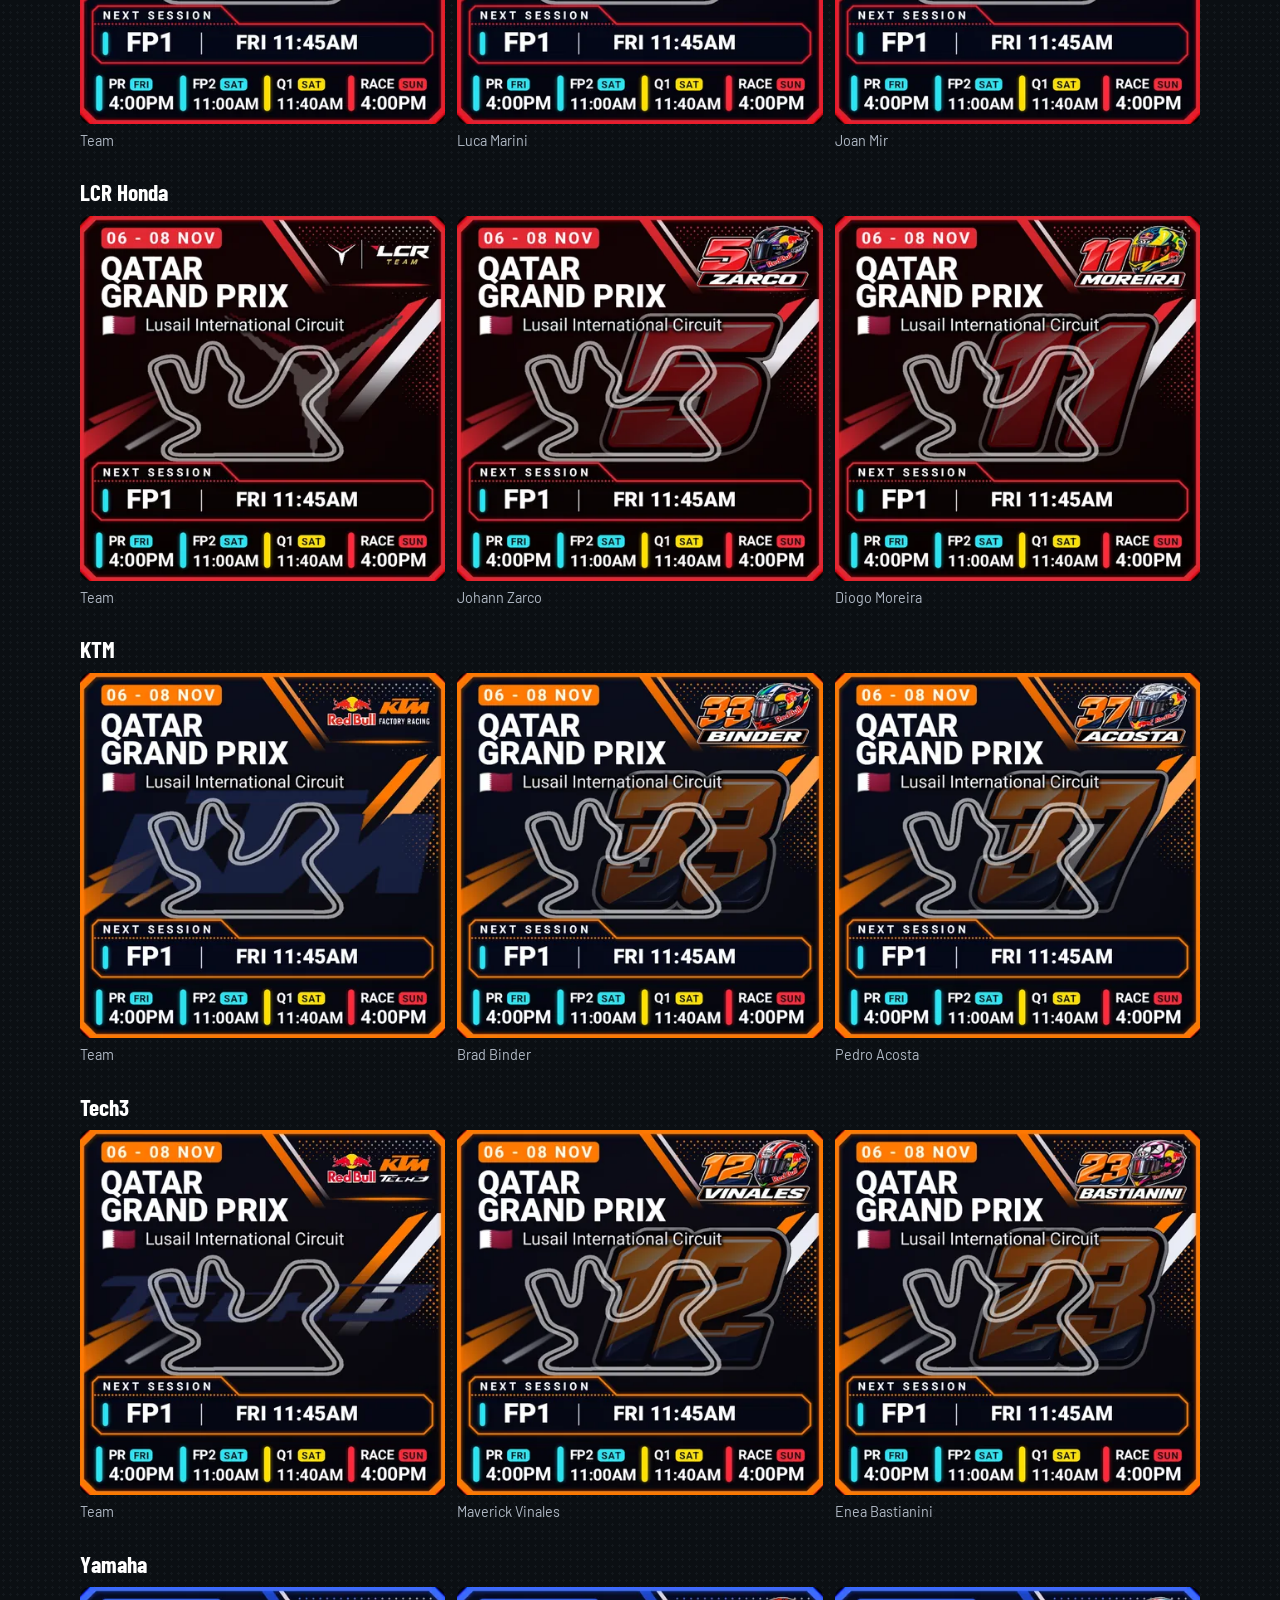
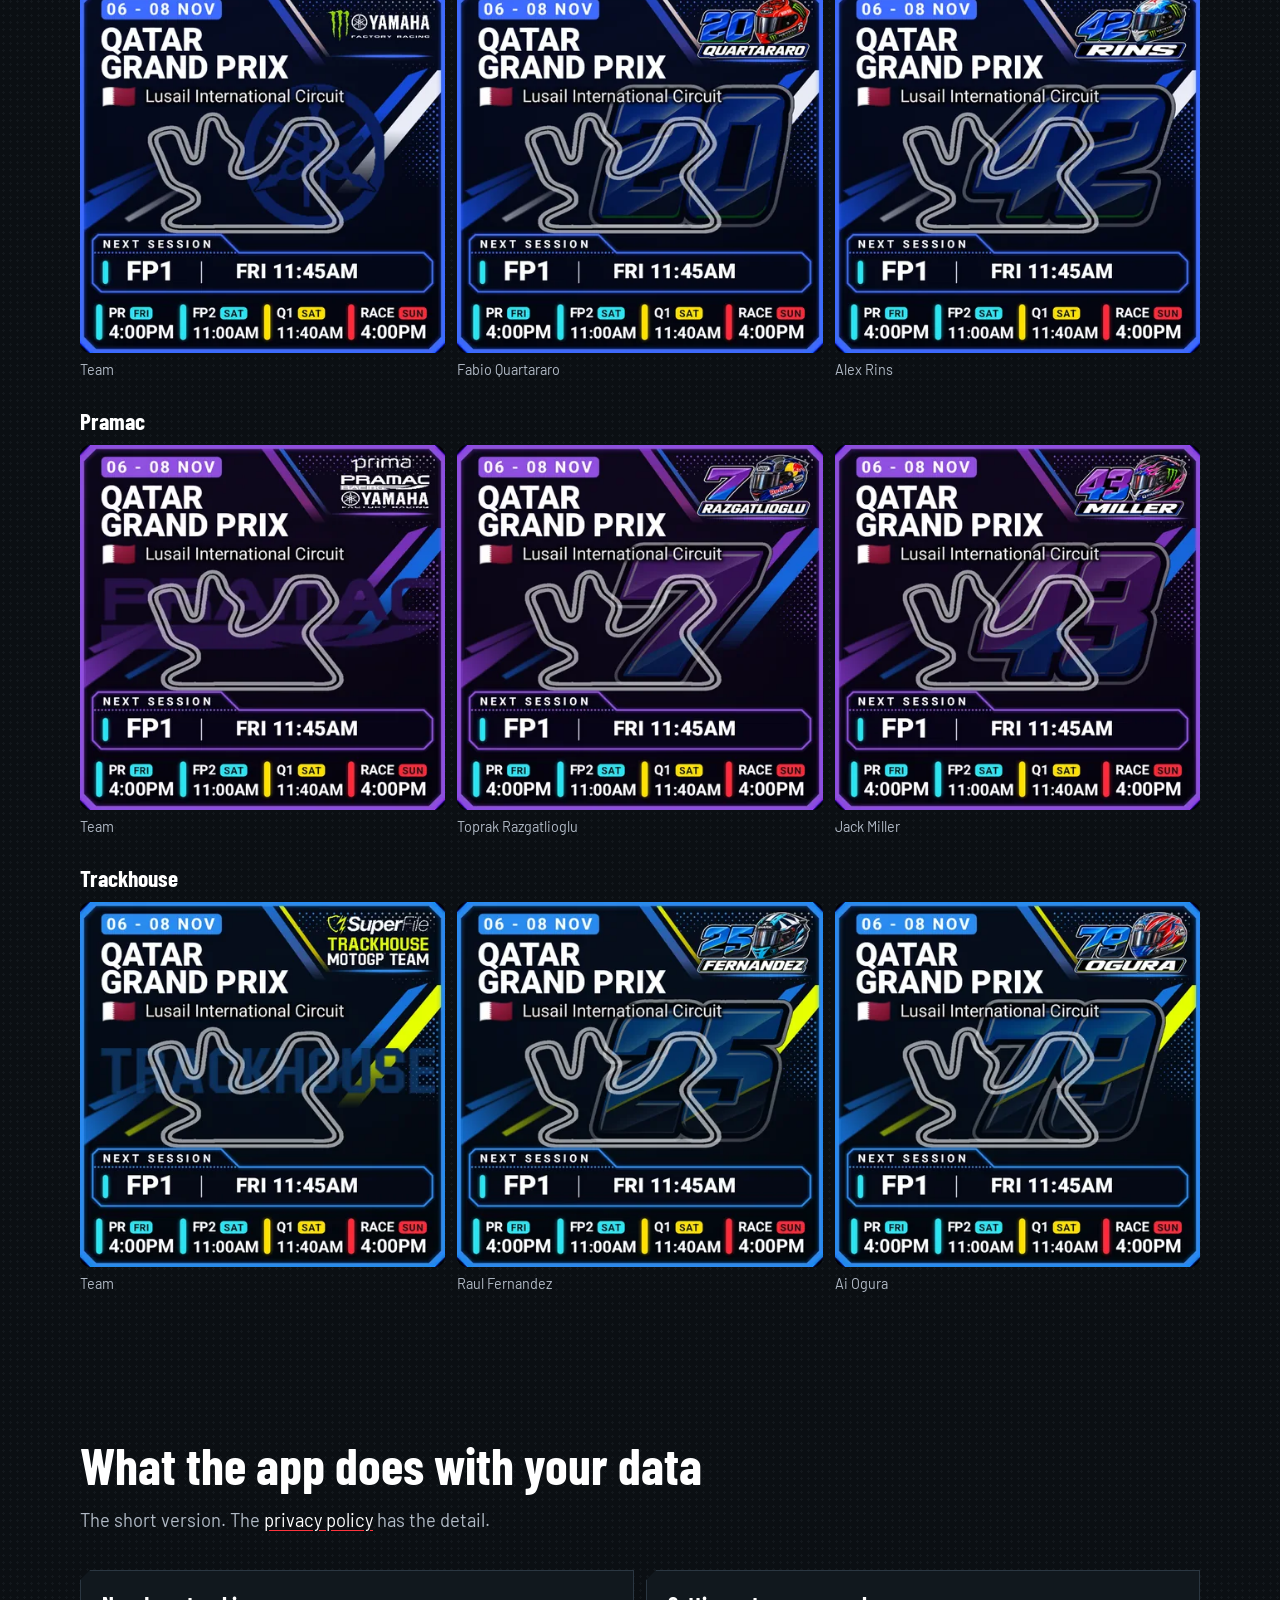
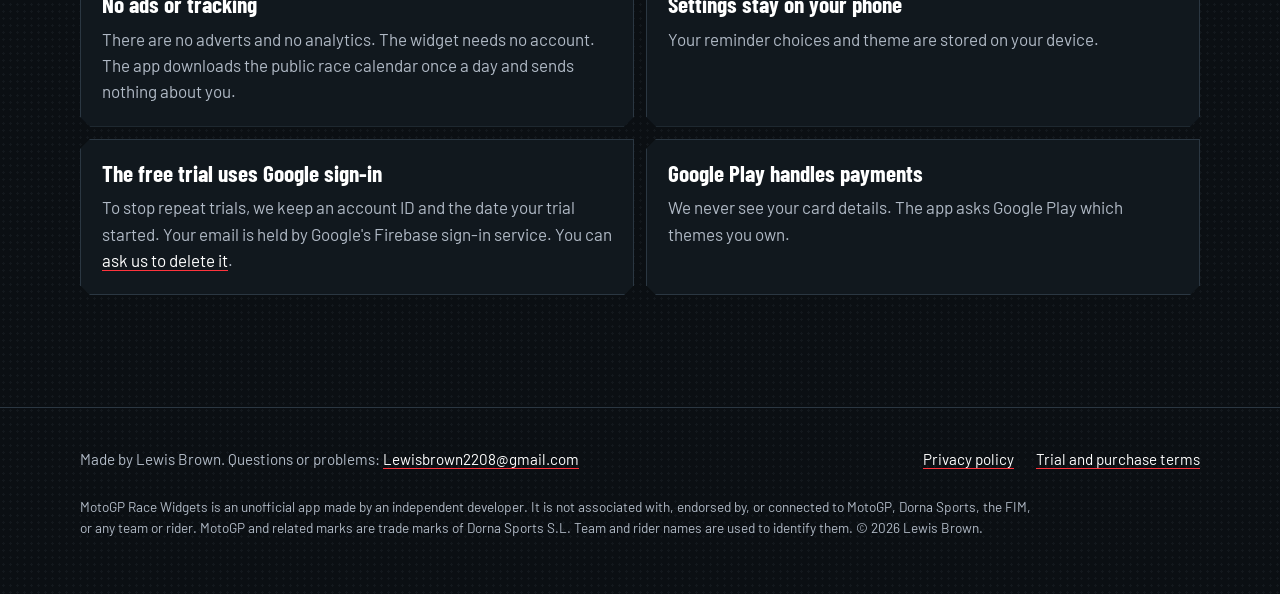
==== commit d4a9ee2f: "MotoGP page: UK prices with VAT (GBP 2.39 per theme, GBP 5.99 collection) Co-Authored-By: Claude Opu" ====
--- a/motogp/index.html
+++ b/motogp/index.html
@@ -109,16 +109,16 @@
           </div>
           <div class="offer panel">
             <h3>One team or rider</h3>
-            <p class="price">£1.99</p>
+            <p class="price">£2.39</p>
             <p>A one-time purchase through Google Play. Yours to keep, on every widget size.</p>
           </div>
           <div class="offer panel accent">
             <h3>All 33 themes</h3>
-            <p class="price">£4.99</p>
+            <p class="price">£5.99</p>
             <p>The full 2026 collection. If you already bought single themes, up to 2 of them come off the price.</p>
           </div>
         </div>
-        <p class="muted" style="margin-top:16px">UK prices. Google Play shows the price in your currency before you pay. Themes cover the 2026 season.</p>
+        <p class="muted" style="margin-top:16px">UK prices, including VAT. Google Play shows the price in your currency before you pay. Themes cover the 2026 season.</p>
 
         <div class="teams" style="margin-top:40px">
           <div class="team"><h3>Ducati</h3><div class="team-cards">
